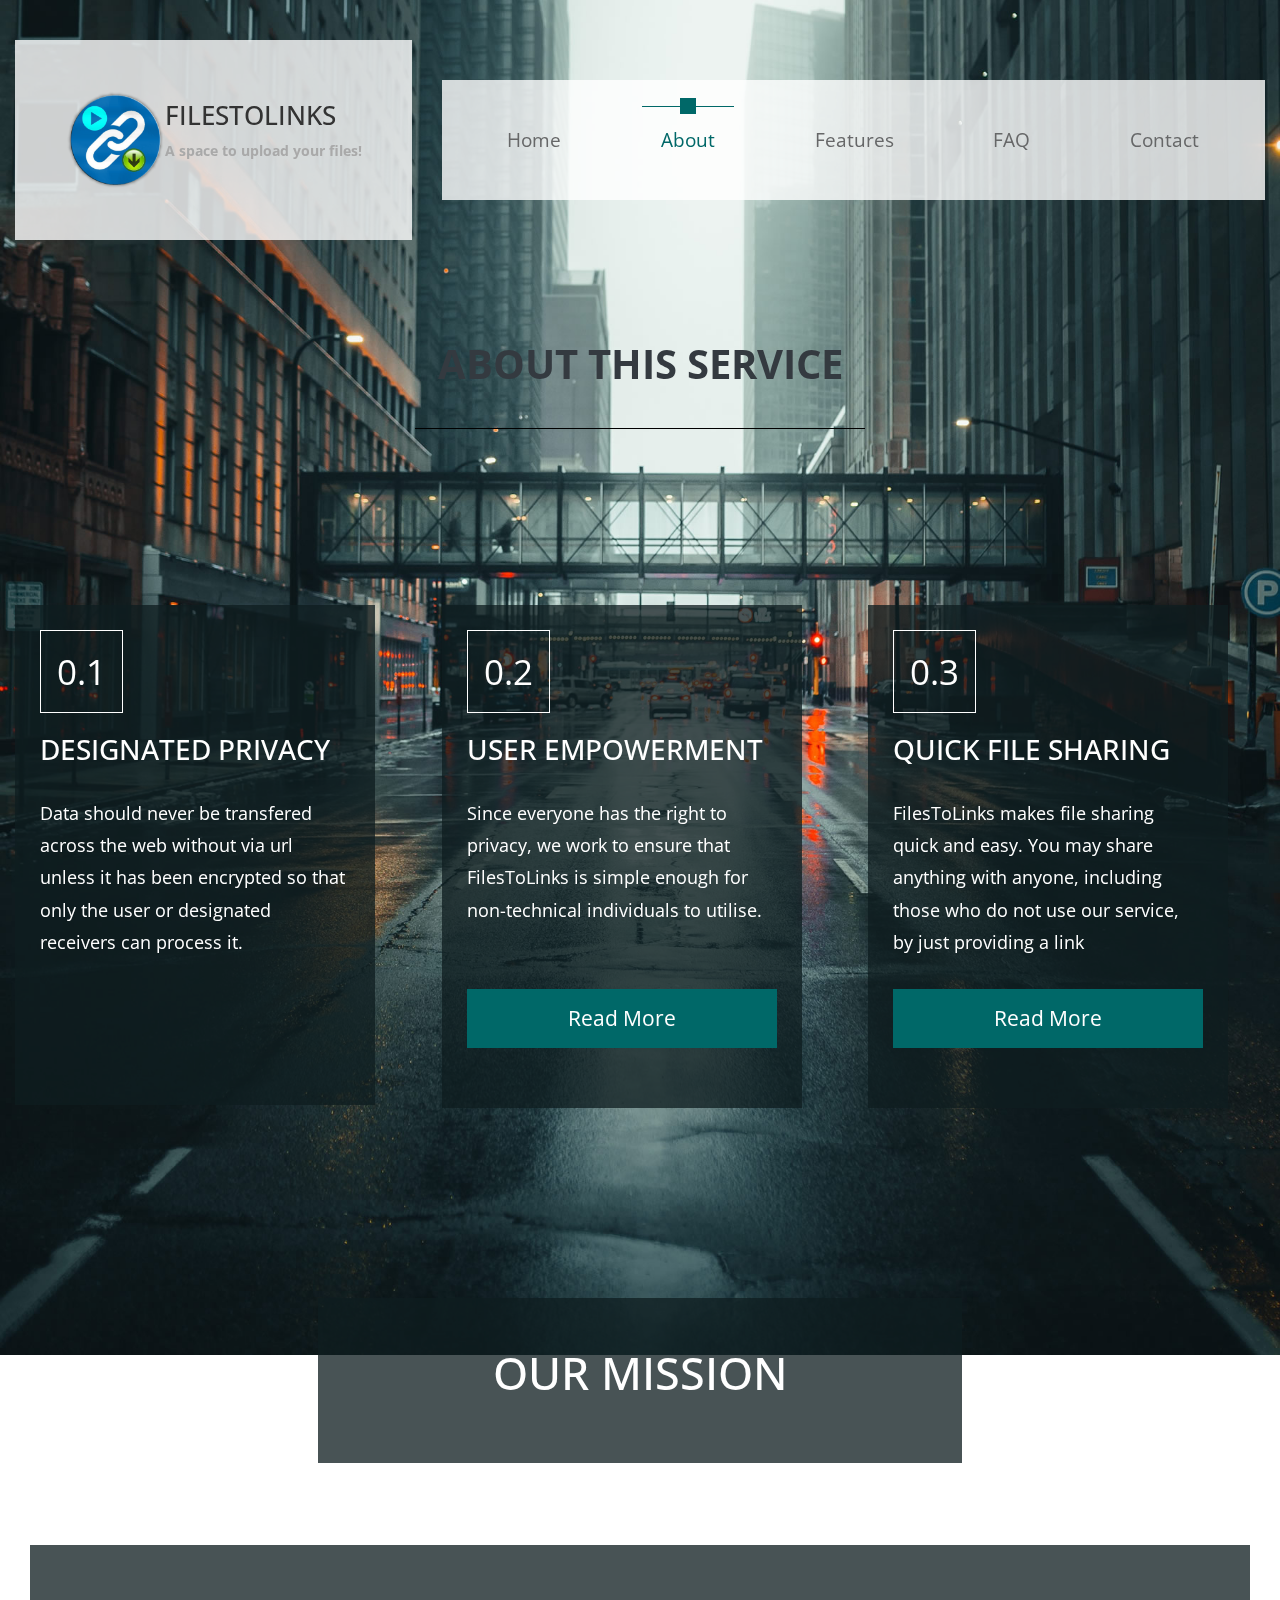
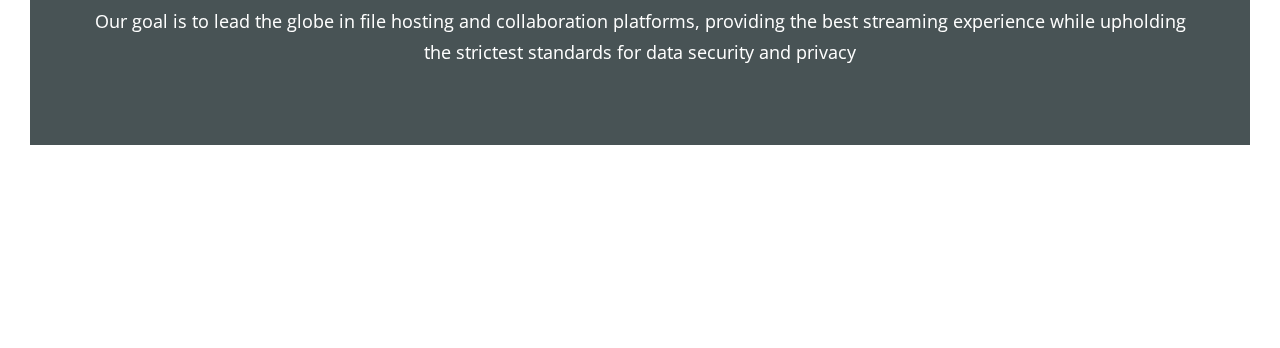
==== about.html @ 604677bc "Create about.html" ====
<!DOCTYPE html>
<html lang="en">
  <head>
    <meta charset="UTF-8" />
    <meta name="viewport" content="width=device-width, initial-scale=1.0" />
    <meta http-equiv="X-UA-Compatible" content="ie=edge" />
    <title>About FilesToLinks</title>

    <link rel="stylesheet" href="https://fonts.googleapis.com/css?family=Open+Sans:400,600" />
    <link rel="stylesheet" href="css/all.min.css" />
    <link rel="stylesheet" href="css/bootstrap.min.css" />
    <link rel="stylesheet" href="css/templatemo-style.css" />
  </head>
  <body id="aboutPage">
    <div class="parallax-window" data-parallax="scroll" data-image-src="img/bg-01.jpg">
      <div class="container-fluid">
        <div class="row tm-brand-row">
          <div class="col-lg-4 col-11">
            <div class="tm-brand-container tm-bg-white-transparent">
              <img src="img/logo.png" class="logoimg">
              <div class="tm-brand-texts">
                <h1 class="text-uppercase tm-brand-name">FilesToLinks</h1>
                <p class="small">A   space   to   upload   your   files!</p>
              </div>
            </div>
          </div>
          <div class="col-lg-8 col-1">
            <div class="tm-nav">
              <nav class="navbar navbar-expand-lg navbar-light tm-bg-white-transparent tm-navbar">
                <button
                  class="navbar-toggler"
                  type="button"
                  data-toggle="collapse"
                  data-target="#navbarNav"
                  aria-controls="navbarNav"
                  aria-expanded="false"
                  aria-label="Toggle navigation">
                  <span class="navbar-toggler-icon"></span>
                </button>
                <div class="collapse navbar-collapse" id="navbarNav">
                  <ul class="navbar-nav">
                    <li class="nav-item">
                      <div class="tm-nav-link-highlight"></div>
                      <a class="nav-link" href="index.html"
                        >Home</a
                      >
                    </li>
                    <li class="nav-item green-highlight active">
                      <div class="tm-nav-link-highlight"></div>
                      <a class="nav-link" href="about.html">About <span class="sr-only">(current)</span></a>
                    </li>
                    <li class="nav-item">
                      <div class="tm-nav-link-highlight"></div>
                      <a class="nav-link" href="services.html">Features</a>
                    </li>
                    <li class="nav-item">
                      <div class="tm-nav-link-highlight"></div>
                      <a class="nav-link" href="testimonials.html">FAQ</a>
                    </li>
                    <li class="nav-item">
                      <div class="tm-nav-link-highlight"></div>
                      <a class="nav-link" href="contact.html">Contact</a>
                    </li>
                  </ul>
                </div>
              </nav>
            </div>
          </div>
        </div>

        <!-- About -->
        <section class="row" id="tmAbout">
          <header class="col-12 tm-about-header">
            <h2 class="text-uppercase text-center text-dark tm-about-page-title"><strong>About this Service</strong></h2>
            <hr class="tm-about-title-hr">
          </header>
          <div>
            <p></p>
          </div>
        </section>
        <section class="row" id="tmAbout">
          <div class="col-lg-4">
            <div class="tm-bg-black-transparent tm-about-box">
              <div class="tm-about-number-container">0.1</div>              
              <h3 class="tm-about-name">Designated privacy</h3>
              <p class="tm-about-description">
                Data should never be transfered across the web without via url unless it has been encrypted so that only the user or designated receivers can process it.
              </p>
            </div>
          </div>

          <div class="col-lg-4">
            <div class="tm-bg-black-transparent tm-about-box">
              <div class="tm-about-number-container">0.2</div>              
              <h3 class="tm-about-name">User empowerment</h3>
              <p class="tm-about-description">
                Since everyone has the right to privacy, we work to ensure that FilesToLinks is simple enough for non-technical individuals to utilise. <span id="read"></span><br><br>
              </p>
              <a href="#tmFeatures" class="btn btn-tertiary tm-btn-app-feature" id="more" onclick="myFunction()" >Read More</a>
            </div>
          </div>

          <div class="col-lg-4">
            <div class="tm-bg-black-transparent tm-about-box">
              <div class="tm-about-number-container">0.3</div>              
              <h3 class="tm-about-name">Quick file sharing</h3>
              <p class="tm-about-description">
                FilesToLinks makes file sharing quick and easy. You may share anything with anyone, including those who do not use our service, by just providing a link<span id="read2"></span>
              </p>
              <p class="tm-about-description">
             	
              </p>
              <a href="#tmFeatures" class="btn btn-tertiary tm-btn-app-feature" onclick="getElementById('read2').innerHTML= ', including images, movies, zipped folders, and sizable CAD files. Using your phone, tablet, or computer, you may share links and data from anywhere. And unlike email attachments, there are no file size restrictions; you may exchange files of any size that your Telegram account permits (2 GB and 4GB).'" >Read More</a>
            </div>
          </div>
        </section>

        <!-- App Features -->
        <section id="tmAppFeatures">
            <div class="row">
                <header class="col-12 text-center text-white tm-bg-black-transparent p-5 tm-app-header">
                    <h2 class="text-uppercase mb-3 tm-app-feature-header">Our Mission</h2>
                    <p class="mb-0 small">
                       
                    </p>
                </header>
            </div>
                      <div class="col-12">
            <div class="tm-bg-black-transparent tm-services-detail-box" style="text-align: center;">
              <p>
                Our goal is to lead the globe in file hosting and collaboration platforms, providing the best streaming experience while upholding the strictest standards for data security and privacy
              </p>
            </div>
          </div>

            
            </div>
          
        </section>

        <!-- Page footer -->
        <footer class="row">
          <p class="col-12 text-white text-center tm-copyright-text">
            Copyright &copy; 2022 FilesToLinks. 
          </p>
        </footer>
      </div>
      <!-- .container-fluid -->
    </div>
    <script type="text/javascript">

      function myFunction() {
      document.getElementById("read").innerHTML = "With the utmost emphasis on privacy, our technology is accessible to everyone and works with the devices you already own, including mobile phones, web browsers, and the command line for power users. You and your data are never the products while using FilesToLinks.";

      }
    </script>
    <script src="js/jquery.min.js"></script>
    <script src="js/parallax.min.js"></script>
    <script src="js/bootstrap.min.js"></script>
  </body>
</html>
---- css/templatemo-style.css ----
@import url('https://fonts.googleapis.com/css2?family=Hammersmith+One&family=Poppins:wght@600&display=swap');
html {
  scroll-behavior: smooth;
}

body {
  font-family: "Open Sans", Arial, Helvetica, sans-serif;
  font-size: 18px;
  font-weight: 400;
  color: #6b6b6b;
  overflow-x: hidden;
}

a,
button {
  transition: all 0.3s ease;
}

a:hover {
  text-decoration: none;
}

.container-fluid {
  max-width: 1310px;
}

.logoimg {
  width: 100px;
  height: 100px;
}

.small,
small {
  font-size: 80%;
  padding-right: auto;
  color: darkgray;
  text-shadow: black;
  font-weight: bolder;
}

.parallax-window {
  min-height: 1100px;
  background: transparent;
}

.tm-bg-white-transparent {
  background-color: rgba(255, 255, 255, 0.8);
}

.tm-brand-row {
  align-items: center;
  padding-top: 40px;
  padding-bottom: 28px;
}

.tm-brand-container {
  max-width: 400px;
  height: 200px;
  display: flex;
  align-items: center;
  padding-left: auto;
  padding-right: auto;
  padding-top: auto;
  padding-bottom: auto;
  justify-content: center;
}


.tm-brand-name {
  font-size: 145%;
  color: #333333;
}

/* Nav */
.tm-navbar {/*   padding: 19px 63px; */max-width: 840px;min-height: 120px;justify-content:;}

.tm-navbar .navbar-nav {
  width: 100%;
  display: flex;
  align-items: center;
  justify-content: space-around;
}


.navbar-expand-lg .navbar-nav .nav-link {
  padding: 19px;
}

.navbar-light .navbar-nav .nav-link,
.navbar-light .navbar-nav .active > .nav-link,
.navbar-light .navbar-nav .nav-link.active,
.navbar-light .navbar-nav .nav-link.show,
.navbar-light .navbar-nav .show > .nav-link {
  color: #666768;
}

.navbar-light .navbar-nav .nav-item.green-highlight.active > .nav-link, 
.navbar-light .navbar-nav .nav-item.green-highlight .nav-link.active, 
.navbar-light .navbar-nav .nav-item.green-highlight .nav-link.show, 
.navbar-light .navbar-nav .nav-item.green-highlight .show > .nav-link {
  color: #006868;
}

.nav-item {
  position: relative;  
}

.nav-link {
  font-size: 1.2rem;
}

.nav-item .tm-nav-link-highlight {
  visibility: hidden;
}

.nav-item:hover .tm-nav-link-highlight,
.nav-item.active .tm-nav-link-highlight {
  visibility: visible;
}

.nav-item .nav-link {
  border-top: 1px solid transparent;
}

.nav-item.active .nav-link,
.nav-item:hover .nav-link {
  border-top-color: #666768;
}

.tm-nav-link-highlight {
  width: 16px;
  height: 16px;
  background-color: #666768;
  position: absolute;
  top: -8px;
  left: calc(50% - 8px);
}

.nav-item.active.green-highlight .nav-link,
.nav-item.green-highlight:hover .nav-link {
  border-top-color: #006868;
}

.nav-item.active.green-highlight
.tm-nav-link-highlight {
  background-color: #006868;
}

/* Home */
#tmHome {
  padding-top: 30px;
  padding-bottom: 68px;
}

.tm-home-left {
  max-width: 420px;
  width: 100%;
  margin-right: 185px;
}

.tm-home-container {
  display: flex;
  align-items: center;
  justify-content: center;
}

.tm-slogan {
  font-size: 1.4rem;
  margin-bottom: 30px;
}

.tm-home-hr {
  border-top-color: white;
  margin-bottom: 30px;
}

.tm-home-title {
  font-size: 3.5rem;
  margin-bottom: 40px;
  text-shadow: -1px 1px darkgray ;

}

.tm-home-text {
  margin-bottom: 47px;
  color: rgb(255, 217, 0);
  font-size: 22px;
}

.btn {
  border-radius: 0;
  padding: 13px 40px;
  font-size: 1.3rem;
}

.btn-primary {
  background-color: white;
  border: 0;  
  color: #3E3F40;
}

.btn-primary:hover,
.btn-primary:focus,
.btn-primary:active,
.btn-primary:not(:disabled):not(.disabled).active, 
.btn-primary:not(:disabled):not(.disabled):active, 
.show>.btn-primary.dropdown-toggle {
  background-color: #495057;
  outline: none;
  border: none;
}

/* Features section */
#tmFeatures {
  padding-top: 68px;
  padding-bottom: 60px;
  max-width: 1260px;
  margin-left: auto;
  margin-right: auto;
}

.tm-feature-box {
  max-width: 360px;
  min-height: 480px;
  border-radius: 10px;
  text-align: center;
  padding: 40px 50px;
  margin-left: auto;
  margin-right: auto;
}

.tm-feature-name {
  color: black;
  margin-bottom: 50px;
}

.tm-feature-icon-container {
  width: 110px;
  height: 110px;
  border: 1px solid #3E3F40;
  border-radius: 50%;  
  display: flex;
  align-items: center;
  justify-content: center; 
  margin-left: auto;
  margin-right: auto;
  margin-bottom: 60px;
}

/* Call to Action section */
#tmCallToAction {
  padding-top: 60px;
  padding-bottom: 60px;
}

.tm-bg-white {
  background-color: white;
}

.tm-call-to-action-col {
  display: flex;
  align-items: center;
  max-width: 1230px;
  margin-left: auto;
  margin-right: auto;
  flex-direction:;
}

.tm-call-to-action-image {
  margin-right: 20px;
  width: 400px;
  height: auto;
}

.tm-call-to-action-text {
  padding: 50px 60px;
  min-height: 400px;
  width: calc(100% - 400px);
}

.tm-call-to-action-title {
  margin-bottom: 45px;
}

.tm-call-to-action-description {
  margin-bottom: 55px;
  font-size: 1.1rem;
  
}

p {
  line-height: 1.7;
}

.tm-call-to-action-form {
  display: flex;
}

.tm-email-input {
  padding: 15px;
  margin: 0;
  width: 355px;
  margin-right: 20px;
}

.btn-secondary {
  background-color: #0299CC;
  border: none;
  padding: 10px 50px;
}

.btn-secondary:hover {
  background-color: #0fb7f0;
}

.btn-tertiary {
  background-color: #006868;
  color: white;
  width: 100%;
  height: 100%;
  padding-left: 10%;
  padding-right: 10%;

}

.btn-tertiary:hover {
  background-color: #099f9f;
  color: white;
  width: 100%;
  height: 100%;
  padding-left: 10%;
  padding-right: 10%;
}

.tm-copyright-text {
  font-size: 1rem;
  padding-top: 50px;
  padding-bottom: 45px;
}

.tm-copyright-link {
  color: white;
}

.tm-copyright-link:hover {
  color: #0fb7f0;
}

/* About Page */
#tmAbout {
  padding-bottom: 80px;
}

.tm-about-page-title {
  font-size: 2.5rem;
  margin-top: 72px;
  margin-bottom: 40px;
}

.tm-about-box {
  padding: 25px;
  max-width: 360px;
  margin-bottom: 30px;
  min-height: 500px;
}

.tm-about-title-hr {
  border-top-color: black;
  max-width: 450px;
  margin-bottom:;
}

.tm-bg-black-transparent {
  background-color: rgba(15, 29, 32, 0.76);
  color: white;
}

.new{
  margin-bottom: 0px;
  bottom: 0px;
  position: inherit;

}

.tm-about-header {
  padding-bottom: 80px;
}

.tm-about-number-container {
  width: 83px;
  height: 83px;
  font-size: 2.2rem;
  border: 1px solid white;
  display: flex;
  align-items: center;
  justify-content: center;
  margin-bottom: 20px;
}

.tm-about-name {
  margin-bottom: 30px;
  text-transform: uppercase;
}

.tm-about-description {
  margin-bottom: 30px;
  line-height: 1.8;
}
.tm-about-description2{
  text-align: justify-all;
}

.tm-app-header {
  max-width: 644px;
  margin-left: auto;
  margin-right: auto;  
  margin-bottom: 60px;
}

#tmAppFeatures {
  padding-top: 80px;
  padding-bottom: 24px;
}

.tm-app-feature-header {
  font-size: 2.8rem;
}

.tm-app-feature-box {
  display: flex;
  align-items: center;
  padding: 50px 40px; 
  margin-bottom: 40px; 
}

.tm-app-feature-icon {
  margin-right: 30px;
  width:  120px;
  height: 120px;
  display: flex;
  align-items: center;
  justify-content: center;
}

.tm-btn-app-feature {
  margin-bottom: 35px;
}

.tm-app-feature-description-box {
  color: #2C3030;
  padding-bottom: 5px;
  

}

.tm-app-feature-title {
  font-size: 2rem;
}

/* Services */
.tm-services-parallax-header {
  min-height: 700px;
  display: flex;
  align-items: center; 
  margin-top: 42px;
  margin-bottom: 22px;
}

.tm-services-header {
  position: relative;
  z-index: 102;
  width: 100%;
  padding: 85px 15px 37px 15px;
}

.tm-services-page-title {
  font-size: 2.8rem;  
  padding-bottom: 37px;
}

.tm-services-detail-box {
  padding: 5%;
  margin-top: 22px;
  margin-bottom: 41px;
}

#tmServices .tabs {
  list-style: none;
  padding: 0;
  margin: 0;
}

.tm-tabs-container {
  display: flex;
  padding-top: 40px;
  padding-bottom: 135px;
}


.tm-tab-links {
  margin-right: 40px;
  width: 380px;
}

.tm-tab-contents {
  width: calc(100% - 420px);

}

#tmServices .tabs li {
  margin-bottom: 36px;
}

#tmServices .tabs li:last-child {
  margin-bottom: 0;
}

#tmServices .tabs a {
  display: flex;
  align-items: center;  
  text-align: left;
  text-decoration: none;
  text-transform: uppercase;
  letter-spacing: 0.5px;
  background-color: rgba(15, 29, 32, 0.77);
  border: 1px solid rgba(15, 29, 32, 0.77);
  color: white;
  font-size: 20px;
  font-weight: 700;
  padding: 20px 30px;
  transition: all 0.3s;  
}

#tmServices .tabs .icon-wrap {
  width: 75px;
  height: 75px;
  border: 1px solid white;
  border-radius: 50%;  
  display: flex;
  align-items: center;
  justify-content: center;
  margin-right: 30px;
}

#tmServices .tabs .active,
#tmServices .tabs a:hover {
    border-color: white;
    color: #fff!important;
}

#first-tab-group > div {
  background-color: rgba(15, 29, 32, 0.77);
  color: white;
  padding: 45px 60px;
  min-height: 423px;
}

.tm-service-tab-title,
.tm-service-tab-p {
  margin-bottom: 40px;
}

/* Testimonials */
.tm-testimonials-section {
  padding-top: 45px;
  padding-bottom: 90px;  
  margin-left: -35px;
  margin-right: -35px;
}

.tm-testimonials-header {
  padding: 55px 15px 50px;
}

.tm-testimonials-page-title {
  padding-bottom: 0;
  margin-bottom: 20px;
}

.tm-testimonials-parallax-header {
  min-height: 400px;
  margin-bottom: 45px;
}

.tm-person-img-container {
  margin-bottom: 30px;
}

.tm-testimonial-box {
  padding: 60px 30px 85px;  
  margin-left: 20px;
  margin-right: 20px;
  
}

.slick-dots {
  bottom: -88px;;
}

.slick-dots li,
.slick-dots li button {
  width: 30px;
  height: 30px;
}

.slick-dots li {  
  margin: 8px;
}

.slick-dots li button {
  font-family: "Font Awesome 5 Free";
  font-size: 1.6em;
  font-weight: 900;
}

.slick-dots li button:before {
  font-family: inherit;
  font-size: inherit;  
  content: "\f45c";
  opacity: 0.5;
}

.slick-dots li.slick-active button:before {
  opacity: 0.85;
}


#tmCallToAction.tm-testimonials-cta {
  padding-bottom: 185px;
}

/* Contact page */
.tm-contact-form {
  height: 100%;
  padding: 67px 115px 67px 70px;  
  margin-right: 5px;
}

.tm-contact-text {
  padding: 58px 95px 100px 80px;  
  margin-left: 5px;
}

.tm-contact-col-left {  
  margin-bottom: 0;

}

.form-group {
  margin-bottom: 50px;
}

.form-control {
  background-color: transparent;
  color: white;
  padding: 25px 20px;
}

.form-control:focus {
  background-color: transparent;
  color: white;
}

.form-control::placeholder { /* Chrome, Firefox, Opera, Safari 10.1+ */
  color: white;
  opacity: 1; /* Firefox */
}

.form-control:-ms-input-placeholder { /* Internet Explorer 10-11 */
  color: white;
}

.form-control::-ms-input-placeholder { /* Microsoft Edge */
  color: white;
}

.tm-contact-row {
  padding-top: 45px;
  padding-bottom: 40px;
}

/* Media Queries */
@media (max-width: 1149px) {
  .tm-call-to-action-text {
    width: calc(100% - 420px);
  }
}

@media (max-width: 1145px) {
  .tm-email-input {
    margin-right: 0;
    margin-bottom: 20px;
    width: 100%;
  }

  .tm-call-to-action-form {
    flex-direction: column;
  }
}

@media (max-width: 991px) {
  .tm-nav {
    position: relative;
  }

  #navbarNav {
        position: absolute;
    top: 80px;
    background-color: rgba(255, 255, 255, 0.9);
    z-index: 1001;
  }

 .tm-navbar {
   background-color: transparent;
   justify-content: flex-end;
 }

 .navbar-toggler {
   background-color: rgba(255,255,255,0.8);
 }

 .tm-home-left {
   margin-right: 50px;
 }

 .tm-feature-box {
   margin-bottom: 20px;
   max-width: 600px;   
 }

 .navbar-expand-lg .navbar-nav .nav-link {
   padding: 14px 19px;
 }

 .tm-about-box,
 .tm-app-feature-box {
   margin-left: auto;
   margin-right: auto;
   max-width: 600px;
   text-align: justify-all;
 }

 .tm-tabs-container {
   flex-direction: column;
 }

 .tm-tab-links {
   margin-right: 0;
   margin-bottom: 40px;   
 }

 .tm-tab-links,
 .tm-tab-contents {
    margin-left: auto;
    margin-right: auto;
    max-width: 800px;
    width: 100%;
 }

 .tm-contact-col-left {
   margin-bottom: 40px;   
 }


  .tm-contact-form {
    margin-right: 0;
  }
  
 .tm-contact-text {
   margin-left: 0;
 }
 
}

@media (max-width: 849px) {
  .tm-call-to-action-col {
    flex-direction: column;
  }

  .tm-call-to-action-image {
    margin-right: 0;
    margin-bottom: 20px;
  }

  .tm-call-to-action-text {
    width: 100%;
    max-width: 600px;
  }
}

@media (max-width: 767px) {
  .tm-home-container {
    flex-direction: column;
  }

  .tm-home-left {
    margin-bottom: 50px;
    margin-right: 0;
  }
}

@media (max-width: 479px) {
  .tm-app-feature-box {
    flex-direction: column;
  }

  .tm-app-feature-icon {
    margin-right: 0;
    margin-bottom: 30px;
  }

  .slick-dots {
    width: 300px;
    left: 0;
    right: 0;
    margin-left: auto;
    margin-right: auto;
    bottom: -80px;        
  }

  .slick-dots li {
    margin: 8px;
  }

  .tm-contact-form {
    padding: 45px;
  }

  .tm-contact-text {
    padding: 60px;
  }
}
.list{text-decoration: none;}
.footer{
  display: inline-flex;
  color: white;

}
a{ color: inherit; }
.submitnotice{
  background-color: goldenrod;
  border-radius: 10px;
  height: auto;
  width: auto;
  padding: 20px;
  border-color: inherit;
  background-blend-mode: hard-light;
  border-style: inherit;
  color: white;
  font-family: 'Hammersmith One', sans-serif;
font-family: 'Poppins', sans-serif;

}
.submitnotice:hover{
  background-color: orange;
  outline: inherit;
  border: none;
}
.submitnotice:focus{
  background-color: orangered;
  outline-style: inherit;
}
.submitnotice:active{
  background-color: lightgoldenrodyellow;
}
.submitnotice:not(:disabled):not(.disabled).active{
  background-color: orange;
  outline-style: inherit;
} 
.submitnotice:not(:disabled):not(.disabled):active{
  background-color: orange;
  outline-style: inherit;
} 
.show>.submitnotice.dropdown-toggle{
  background-color: gray;
}
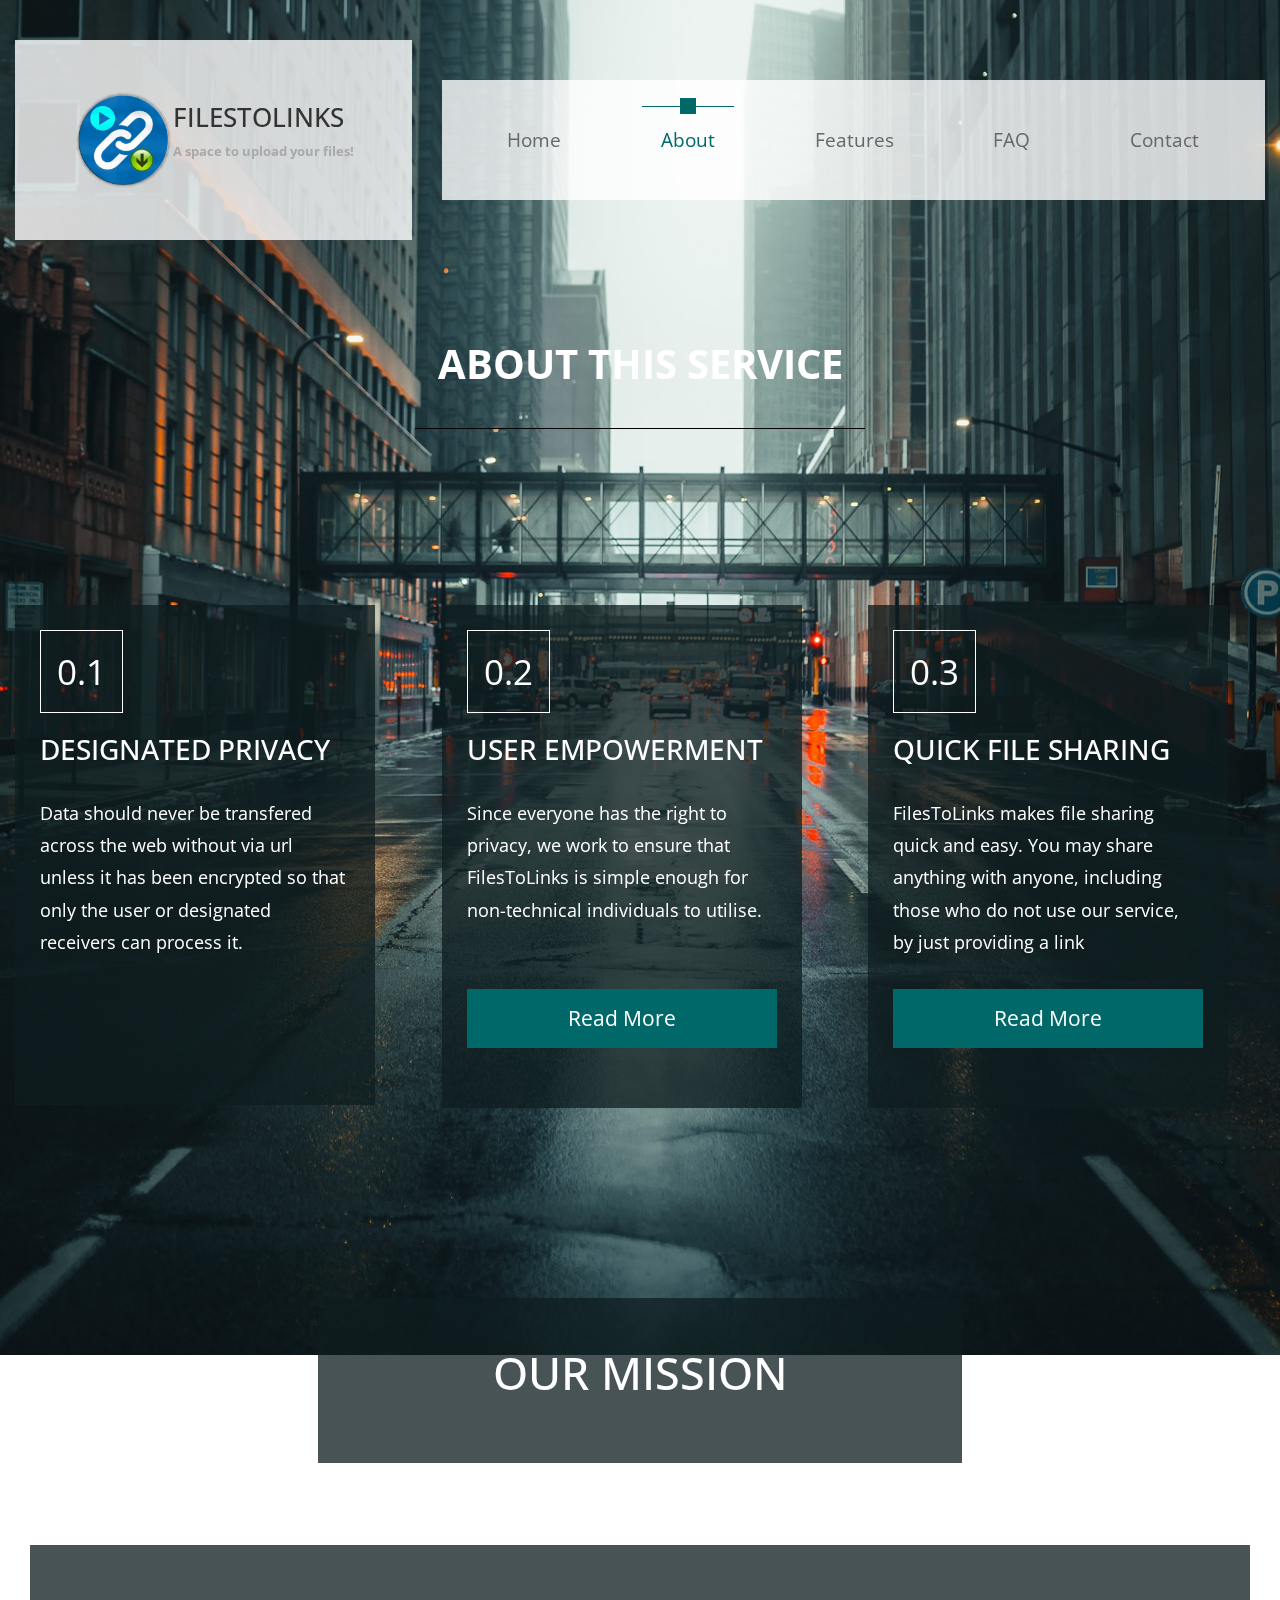
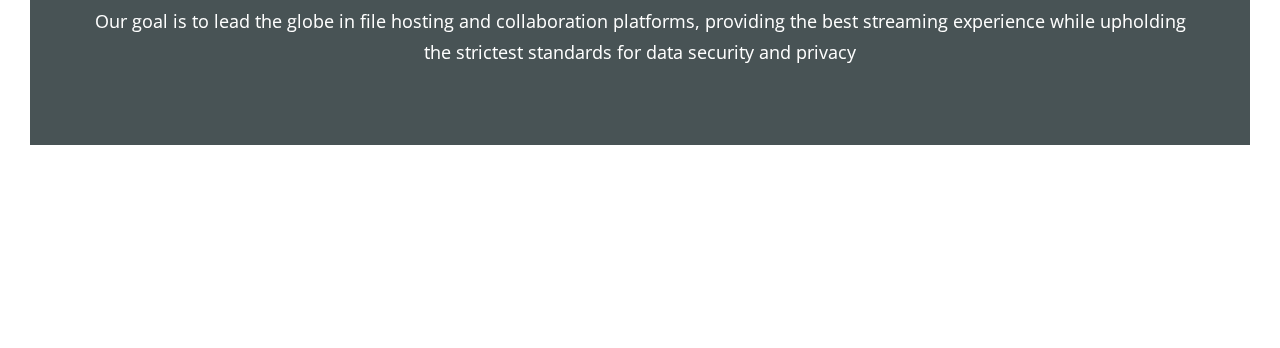
==== commit b5c877b0: "Update about.html" ====
--- a/about.html
+++ b/about.html
@@ -4,12 +4,51 @@
     <meta charset="UTF-8" />
     <meta name="viewport" content="width=device-width, initial-scale=1.0" />
     <meta http-equiv="X-UA-Compatible" content="ie=edge" />
+    <meta name="keywords" content="FilesToLinks" />
     <title>About FilesToLinks</title>
-
     <link rel="stylesheet" href="https://fonts.googleapis.com/css?family=Open+Sans:400,600" />
     <link rel="stylesheet" href="css/all.min.css" />
     <link rel="stylesheet" href="css/bootstrap.min.css" />
     <link rel="stylesheet" href="css/templatemo-style.css" />
+    <style type="text/css">
+      .loader {
+    position: fixed;
+    top: 0;
+    left: 0;
+    width: 100vw;
+    height: 100vh;
+    display: flex;
+    align-items: center;
+    justify-content: center;
+    background: #333333;
+    transition: opacity 0.75s, visibility 0.75s;
+  }
+  
+  .loader--hidden {
+    opacity: 0;
+    visibility: hidden;
+  }
+  
+  .loader::after {
+    content: "";
+    width: 75px;
+    height: 75px;
+    border: 15px solid #dddddd;
+    border-top-color: #009578;
+    border-radius: 50%;
+    animation: loading 0.75s ease infinite;
+  }
+  
+  @keyframes loading {
+    from {
+      transform: rotate(0turn);
+    }
+    to {
+      transform: rotate(1turn);
+    }
+  }
+  
+    </style>
   </head>
   <body id="aboutPage">
     <div class="parallax-window" data-parallax="scroll" data-image-src="img/bg-01.jpg">
@@ -71,7 +110,7 @@
         <!-- About -->
         <section class="row" id="tmAbout">
           <header class="col-12 tm-about-header">
-            <h2 class="text-uppercase text-center text-dark tm-about-page-title"><strong>About this Service</strong></h2>
+            <h2 class="text-uppercase text-center text-white tm-about-page-title"><strong>About this Service</strong></h2>
             <hr class="tm-about-title-hr">
           </header>
           <div>
@@ -138,6 +177,7 @@
           
         </section>
 
+
         <!-- Page footer -->
         <footer class="row">
           <p class="col-12 text-white text-center tm-copyright-text">
@@ -147,6 +187,20 @@
       </div>
       <!-- .container-fluid -->
     </div>
+    <div class="loader"></div>
+
+      </div>
+      <script type="text/javascript">
+      window.addEventListener("load", () => {
+    const loader = document.querySelector(".loader");
+  
+    loader.classList.add("loader--hidden");
+  
+    loader.addEventListener("transitionend", () => {
+      document.body.removeChild(loader);
+    });
+  });
+    </script>
     <script type="text/javascript">
 
       function myFunction() {
--- a/css/templatemo-style.css
+++ b/css/templatemo-style.css
@@ -9,6 +9,7 @@
   font-weight: 400;
   color: #6b6b6b;
   overflow-x: hidden;
+  font-display: swap;
 }
 
 a,
@@ -22,16 +23,18 @@
 
 .container-fluid {
   max-width: 1310px;
+  transition: opacity 5s ease-in;
 }
 
 .logoimg {
   width: 100px;
   height: 100px;
+  transition: opacity 15s ease-in;
 }
 
 .small,
 small {
-  font-size: 80%;
+  font-size: 70%;
   padding-right: auto;
   color: darkgray;
   text-shadow: black;
@@ -41,16 +44,19 @@
 .parallax-window {
   min-height: 1100px;
   background: transparent;
+  transition: opacity 5s ease-in;
 }
 
 .tm-bg-white-transparent {
   background-color: rgba(255, 255, 255, 0.8);
+  transition: opacity 5s ease-in;
 }
 
 .tm-brand-row {
   align-items: center;
   padding-top: 40px;
   padding-bottom: 28px;
+  transition: opacity 5s ease-in;
 }
 
 .tm-brand-container {
@@ -63,27 +69,32 @@
   padding-top: auto;
   padding-bottom: auto;
   justify-content: center;
+  transition: opacity 25s ease-in;
 }
 
 
 .tm-brand-name {
   font-size: 145%;
   color: #333333;
+  transition: opacity 5s ease-in;
 }
 
 /* Nav */
-.tm-navbar {/*   padding: 19px 63px; */max-width: 840px;min-height: 120px;justify-content:;}
+.tm-navbar {/*   padding: 19px 63px; */max-width: 840px;min-height: 120px;justify-content:;
+  transition: opacity 5s ease-in;}
 
 .tm-navbar .navbar-nav {
   width: 100%;
   display: flex;
   align-items: center;
   justify-content: space-around;
+  transition: opacity 5s ease-in;
 }
 
 
 .navbar-expand-lg .navbar-nav .nav-link {
   padding: 19px;
+  transition: opacity 15s ease-in;
 }
 
 .navbar-light .navbar-nav .nav-link,
@@ -873,4 +884,4 @@
 } 
 .show>.submitnotice.dropdown-toggle{
   background-color: gray;
-}+}
